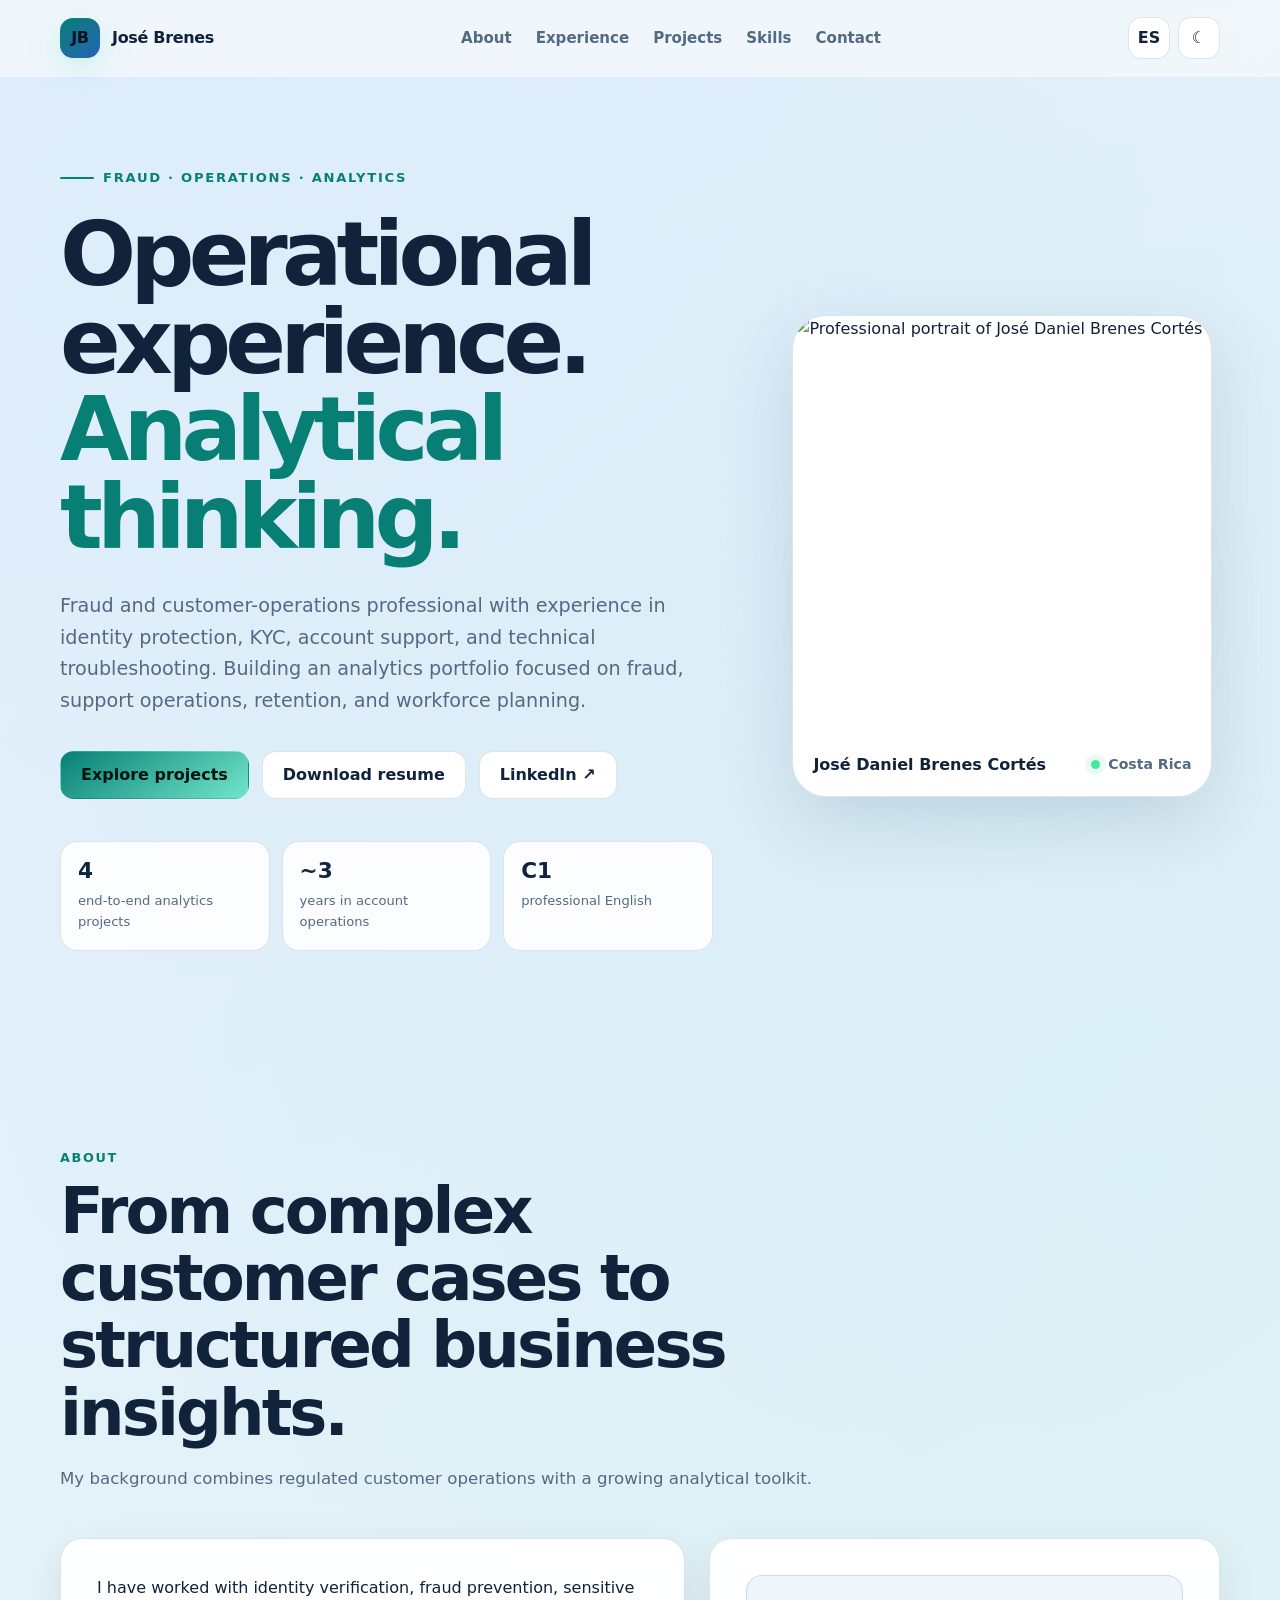
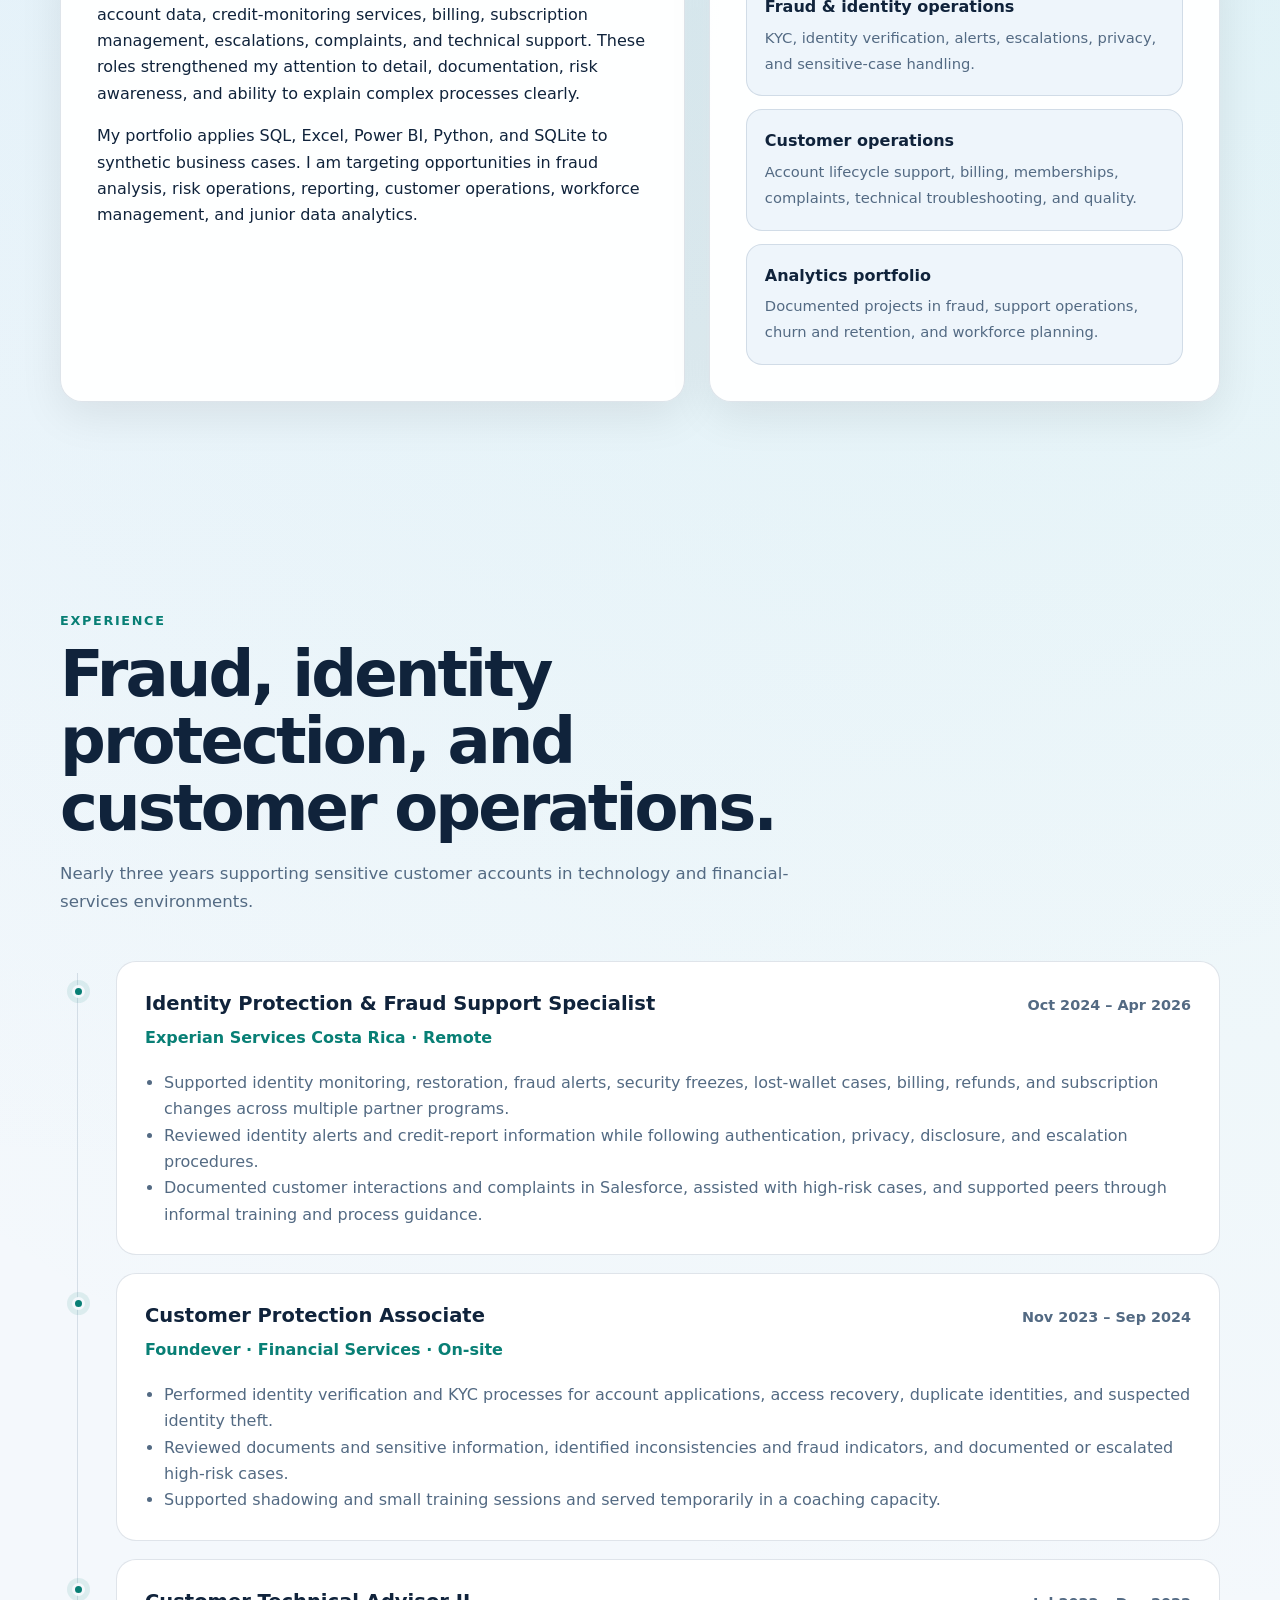
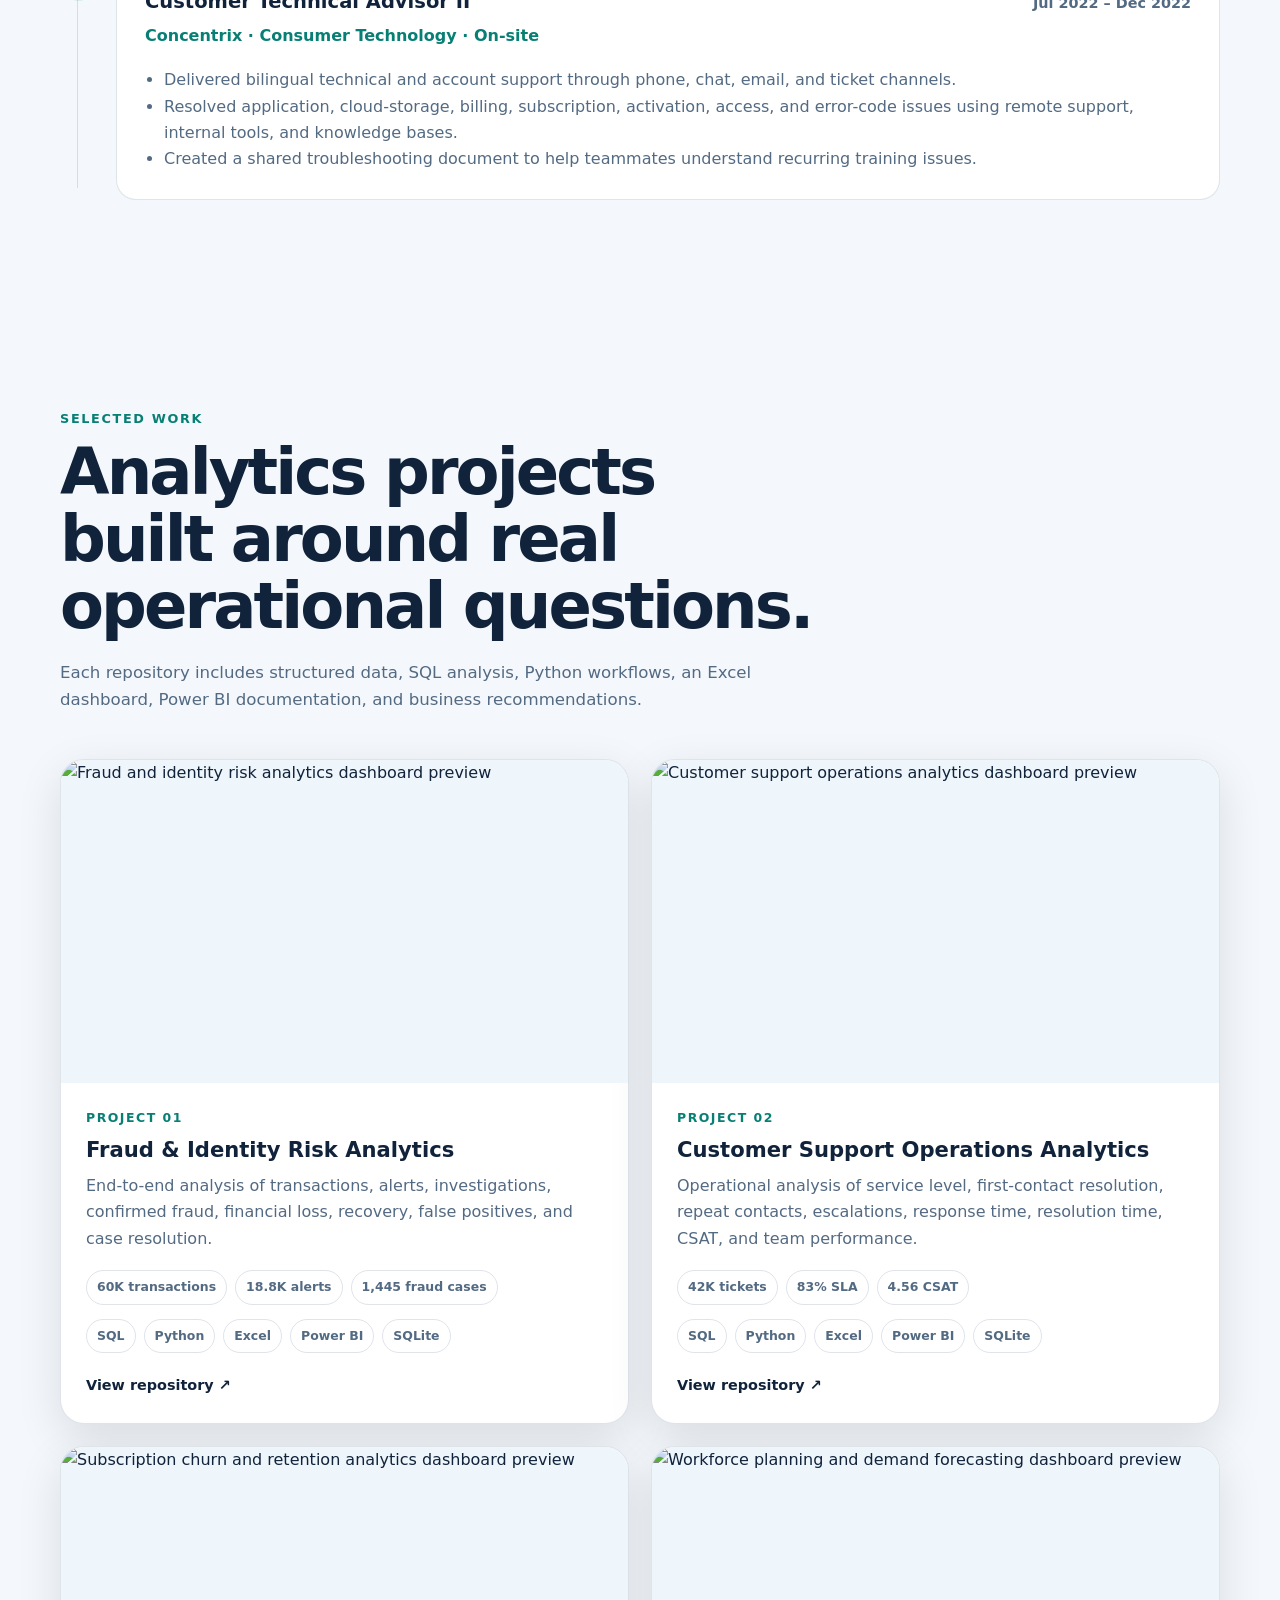
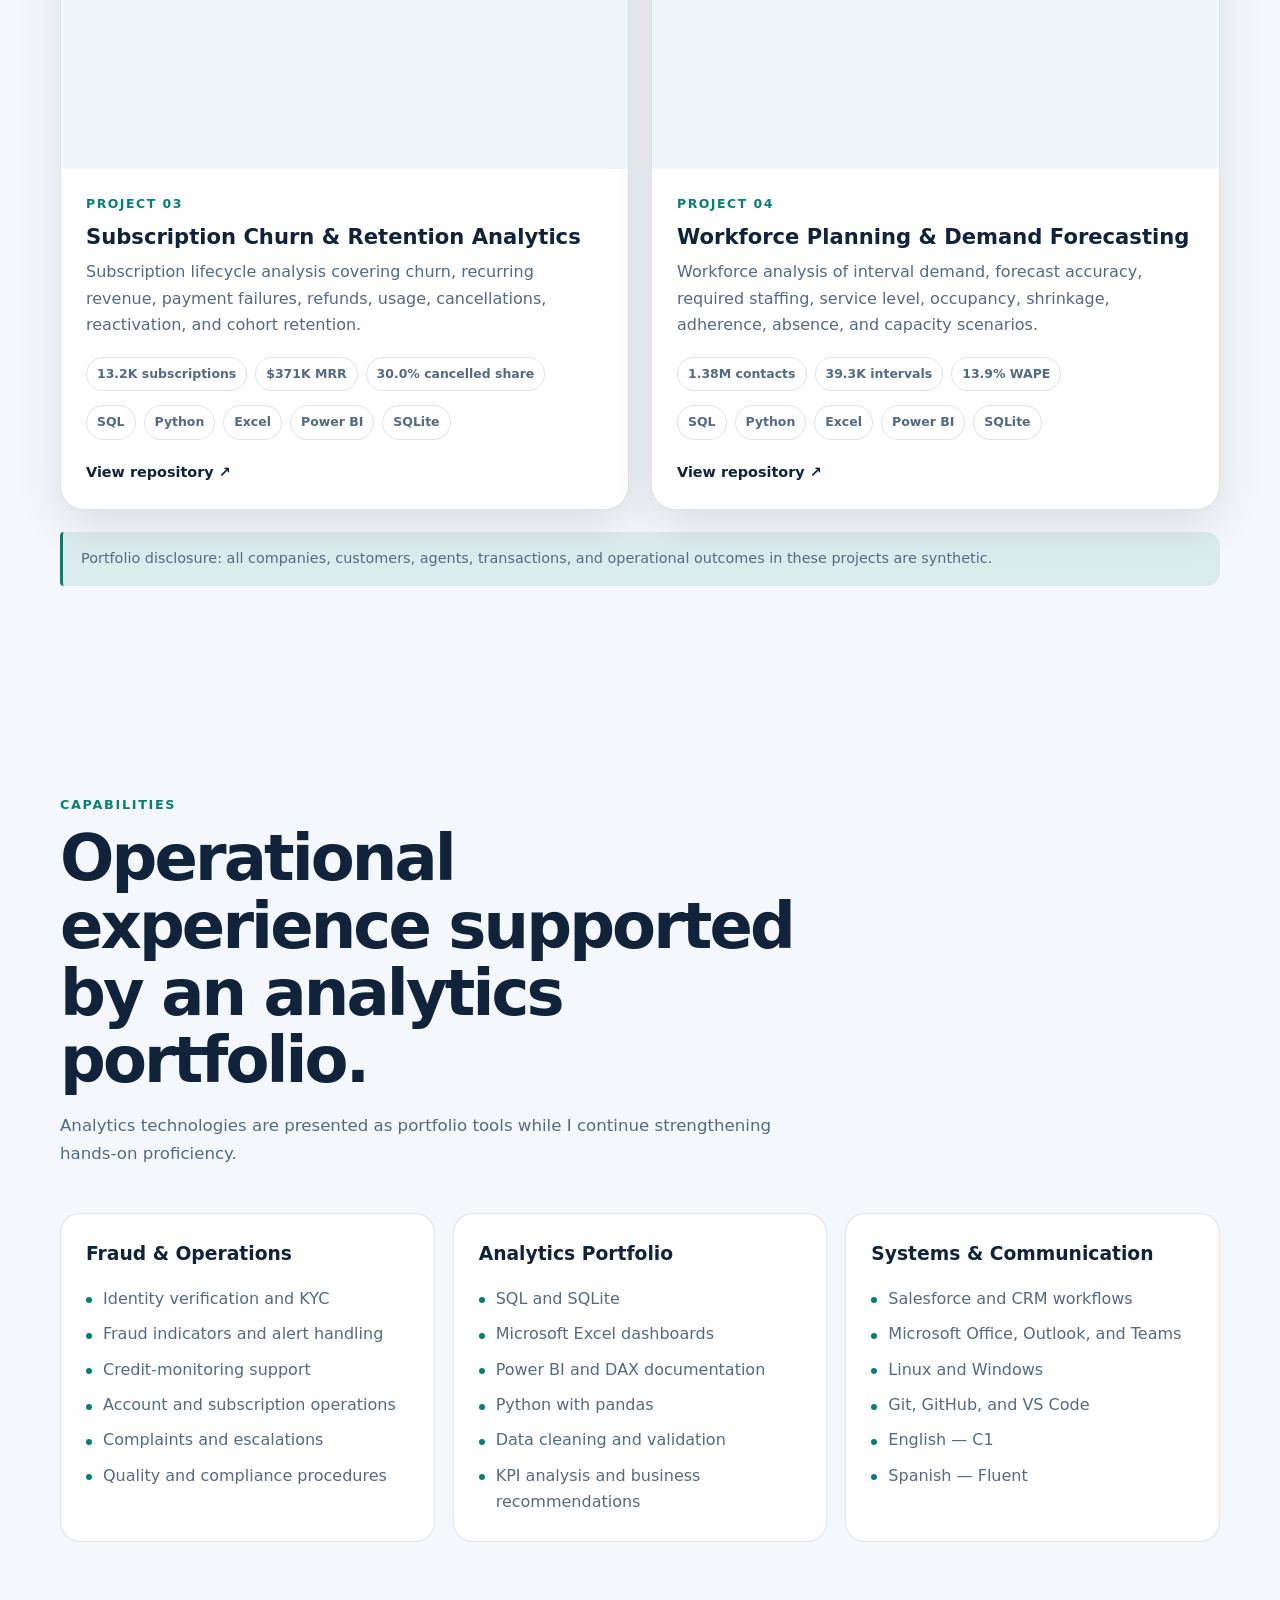
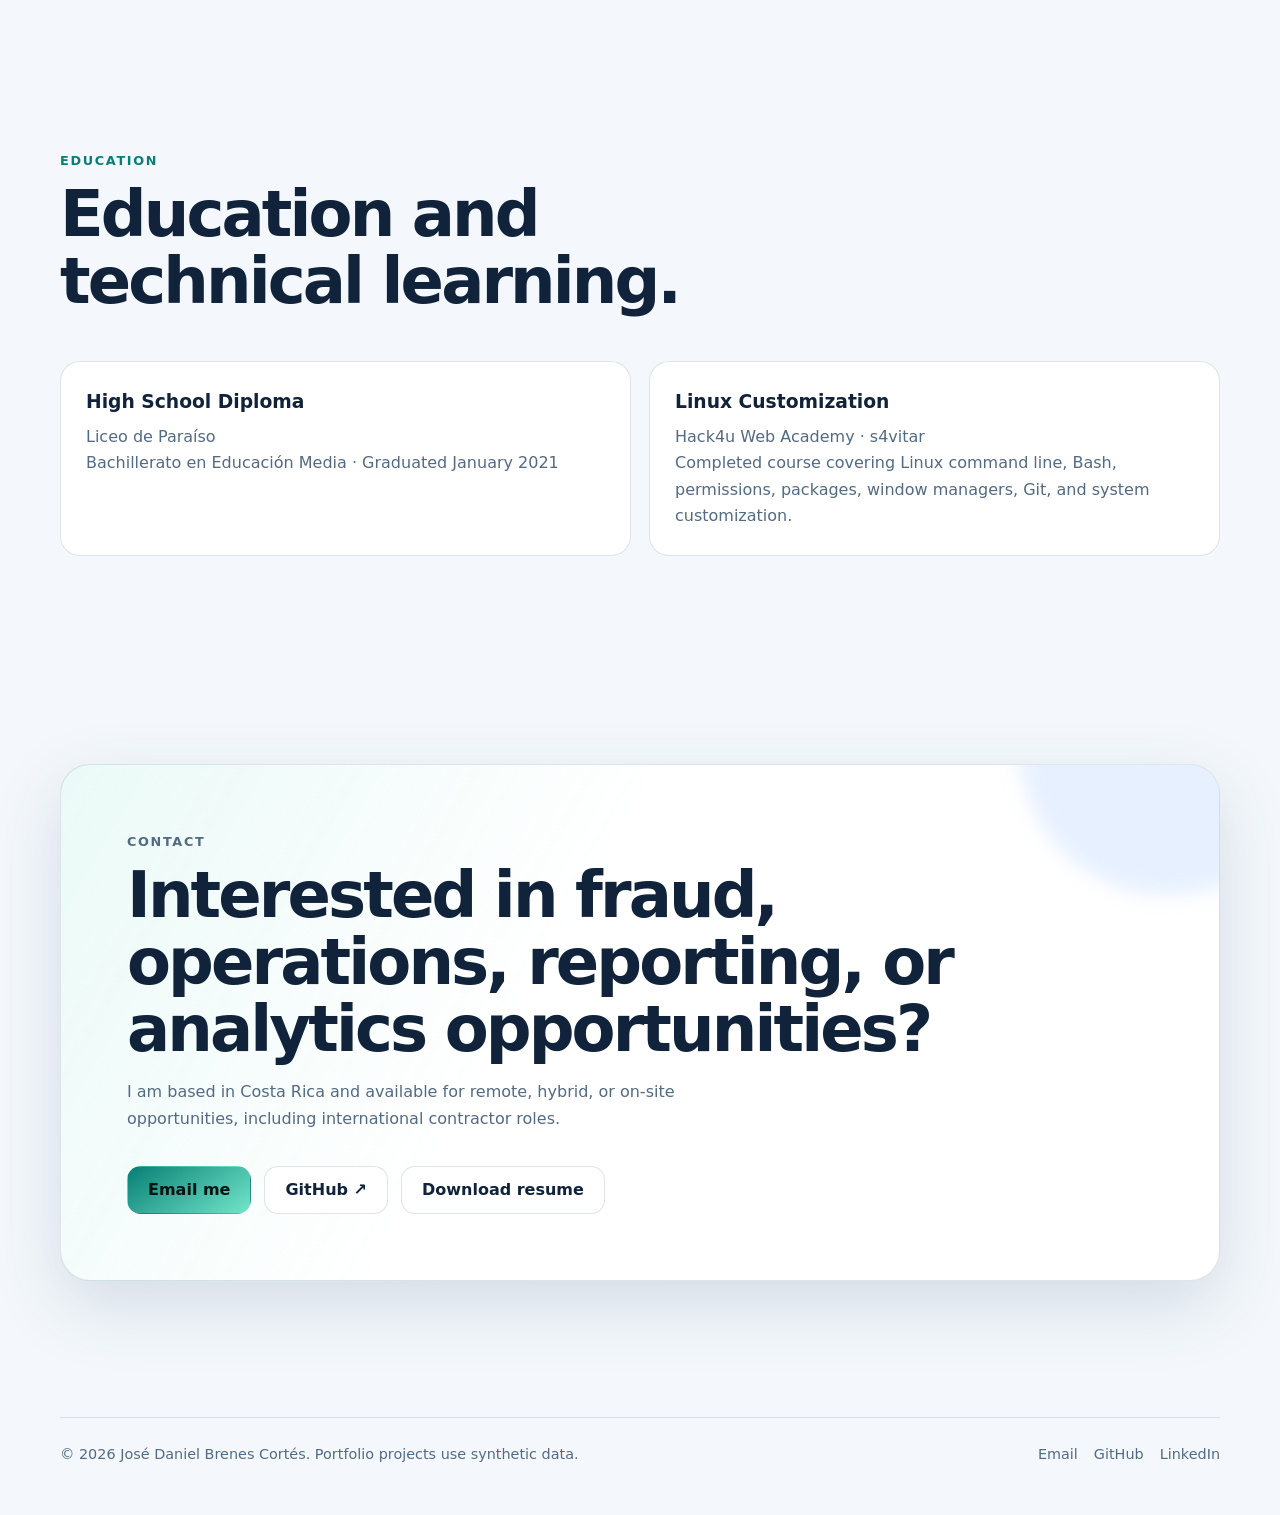
==== index.html @ 7f7276fb "Add files via upload" ====
<!doctype html>
<html lang="en" data-theme="dark">
<head>
  <meta charset="utf-8">
  <meta name="viewport" content="width=device-width, initial-scale=1">
  <title>José Brenes | Fraud, Operations &amp; Data Analytics</title>
  <meta name="description" content="Portfolio of José Daniel Brenes Cortés, a fraud and operations professional with data analytics projects using SQL, Excel, Power BI, Python, and SQLite.">
  <meta name="author" content="José Daniel Brenes Cortés">
  <meta name="theme-color" content="#07111f">
  <link rel="canonical" href="https://josebrenesc.github.io/">
  <link rel="alternate" hreflang="en" href="https://josebrenesc.github.io/">
  <link rel="alternate" hreflang="es" href="https://josebrenesc.github.io/es.html">
  <link rel="icon" href="assets/favicon.svg" type="image/svg+xml">
  <link rel="stylesheet" href="styles.css">
  <meta property="og:type" content="website">
  <meta property="og:title" content="José Brenes | Fraud, Operations &amp; Data Analytics">
  <meta property="og:description" content="Portfolio of José Daniel Brenes Cortés, a fraud and operations professional with data analytics projects using SQL, Excel, Power BI, Python, and SQLite.">
  <meta property="og:url" content="https://josebrenesc.github.io/">
  <meta property="og:image" content="https://josebrenesc.github.io/assets/images/profile.jpg">
</head>
<body>
  <a class="skip-link" href="#main">Skip to content</a>

  <header class="site-header">
    <nav class="nav container" aria-label="Primary navigation">
      <a class="brand" href="#top" aria-label="José Brenes">
        <span class="brand-mark">JB</span>
        <span class="brand-text">José Brenes</span>
      </a>

      <div class="nav-links">
        <a href="#about">About</a>
        <a href="#experience">Experience</a>
        <a href="#projects">Projects</a>
        <a href="#skills">Skills</a>
        <a href="#contact">Contact</a>
      </div>

      <div class="nav-actions">
        <a class="language-button" href="es.html" aria-label="View Spanish version">
          ES
        </a>
        <button class="icon-button" type="button" data-theme-toggle aria-label="Toggle theme">☀</button>
        <button class="menu-button" type="button" data-menu-toggle aria-expanded="false"
          aria-label="Open navigation menu">☰</button>
      </div>
    </nav>
  </header>

  <main id="main">
    <section id="top" class="container hero">
      <div class="hero-content reveal">
        <div class="eyebrow">Fraud · Operations · Analytics</div>
        <h1>Operational experience.<br><span>Analytical thinking.</span></h1>
        <p class="hero-copy">Fraud and customer-operations professional with experience in identity protection, KYC, account support, and technical troubleshooting. Building an analytics portfolio focused on fraud, support operations, retention, and workforce planning.</p>
        <div class="hero-actions">
          <a class="button button-primary" href="#projects">Explore projects</a>
          <a class="button" href="assets/resume/jose-brenes-data-analytics-resume-en.pdf" download>Download resume</a>
          <a class="button" href="https://www.linkedin.com/in/jos%C3%A9-brenes-410922268/"
             target="_blank" rel="noreferrer">LinkedIn ↗</a>
        </div>
        <div class="hero-metrics" aria-label="Professional highlights">
          <div class="metric"><strong>4</strong><span>end-to-end analytics projects</span></div>
          <div class="metric"><strong>~3</strong><span>years in account operations</span></div>
          <div class="metric"><strong>C1</strong><span>professional English</span></div>
        </div>
      </div>

      <div class="profile-shell reveal">
        <div class="profile-glow" aria-hidden="true"></div>
        <div class="profile-card">
          <img src="assets/images/profile.jpg" alt="Professional portrait of José Daniel Brenes Cortés">
          <div class="profile-footer">
            <strong>José Daniel Brenes Cortés</strong>
            <span class="status"><span class="status-dot"></span>Costa Rica</span>
          </div>
        </div>
      </div>
    </section>

    <section id="about" class="section">
      <div class="container">
        <header class="section-header reveal">
          <p class="section-kicker">About</p>
          <h2>From complex customer cases to structured business insights.</h2>
          <p class="section-intro">My background combines regulated customer operations with a growing analytical toolkit.</p>
        </header>

        <div class="about-grid">
          <article class="panel reveal">
            <p>I have worked with identity verification, fraud prevention, sensitive account data, credit-monitoring services, billing, subscription management, escalations, complaints, and technical support. These roles strengthened my attention to detail, documentation, risk awareness, and ability to explain complex processes clearly.</p>
            <p>My portfolio applies SQL, Excel, Power BI, Python, and SQLite to synthetic business cases. I am targeting opportunities in fraud analysis, risk operations, reporting, customer operations, workforce management, and junior data analytics.</p>
          </article>
          <aside class="panel focus-list reveal">
            <div class="focus-item"><strong>Fraud &amp; identity operations</strong><span>KYC, identity verification, alerts, escalations, privacy, and sensitive-case handling.</span></div><div class="focus-item"><strong>Customer operations</strong><span>Account lifecycle support, billing, memberships, complaints, technical troubleshooting, and quality.</span></div><div class="focus-item"><strong>Analytics portfolio</strong><span>Documented projects in fraud, support operations, churn and retention, and workforce planning.</span></div>
          </aside>
        </div>
      </div>
    </section>

    <section id="experience" class="section">
      <div class="container">
        <header class="section-header reveal">
          <p class="section-kicker">Experience</p>
          <h2>Fraud, identity protection, and customer operations.</h2>
          <p class="section-intro">Nearly three years supporting sensitive customer accounts in technology and financial-services environments.</p>
        </header>
        <div class="timeline">
        <article class="role reveal">
          <div class="role-dot" aria-hidden="true"></div>
          <div class="role-card">
            <div class="role-meta">
              <div>
                <h3 class="role-title">Identity Protection &amp; Fraud Support Specialist</h3>
                <div class="role-company">Experian Services Costa Rica · Remote</div>
              </div>
              <div class="role-date">Oct 2024 – Apr 2026</div>
            </div>
            <ul>
              <li>Supported identity monitoring, restoration, fraud alerts, security freezes, lost-wallet cases, billing, refunds, and subscription changes across multiple partner programs.</li><li>Reviewed identity alerts and credit-report information while following authentication, privacy, disclosure, and escalation procedures.</li><li>Documented customer interactions and complaints in Salesforce, assisted with high-risk cases, and supported peers through informal training and process guidance.</li>
            </ul>
          </div>
        </article>
        

        <article class="role reveal">
          <div class="role-dot" aria-hidden="true"></div>
          <div class="role-card">
            <div class="role-meta">
              <div>
                <h3 class="role-title">Customer Protection Associate</h3>
                <div class="role-company">Foundever · Financial Services · On-site</div>
              </div>
              <div class="role-date">Nov 2023 – Sep 2024</div>
            </div>
            <ul>
              <li>Performed identity verification and KYC processes for account applications, access recovery, duplicate identities, and suspected identity theft.</li><li>Reviewed documents and sensitive information, identified inconsistencies and fraud indicators, and documented or escalated high-risk cases.</li><li>Supported shadowing and small training sessions and served temporarily in a coaching capacity.</li>
            </ul>
          </div>
        </article>
        

        <article class="role reveal">
          <div class="role-dot" aria-hidden="true"></div>
          <div class="role-card">
            <div class="role-meta">
              <div>
                <h3 class="role-title">Customer Technical Advisor II</h3>
                <div class="role-company">Concentrix · Consumer Technology · On-site</div>
              </div>
              <div class="role-date">Jul 2022 – Dec 2022</div>
            </div>
            <ul>
              <li>Delivered bilingual technical and account support through phone, chat, email, and ticket channels.</li><li>Resolved application, cloud-storage, billing, subscription, activation, access, and error-code issues using remote support, internal tools, and knowledge bases.</li><li>Created a shared troubleshooting document to help teammates understand recurring training issues.</li>
            </ul>
          </div>
        </article>
        </div>
      </div>
    </section>

    <section id="projects" class="section">
      <div class="container">
        <header class="section-header reveal">
          <p class="section-kicker">Selected work</p>
          <h2>Analytics projects built around real operational questions.</h2>
          <p class="section-intro">Each repository includes structured data, SQL analysis, Python workflows, an Excel dashboard, Power BI documentation, and business recommendations.</p>
        </header>
        <div class="projects-grid">
        <article class="project-card reveal">
          <div class="project-image">
            <img src="assets/images/fraud-dashboard.png" alt="Fraud and identity risk analytics dashboard preview" loading="lazy">
          </div>
          <div class="project-body">
            <div class="project-number">Project 01</div>
            <h3>Fraud &amp; Identity Risk Analytics</h3>
            <p>End-to-end analysis of transactions, alerts, investigations, confirmed fraud, financial loss, recovery, false positives, and case resolution.</p>
            <div class="project-stats">
              <span>60K transactions</span><span>18.8K alerts</span><span>1,445 fraud cases</span>
            </div>
            <div class="tags">
              <span class="tag">SQL</span><span class="tag">Python</span><span class="tag">Excel</span><span class="tag">Power BI</span><span class="tag">SQLite</span>
            </div>
            <div class="project-links">
              <a class="text-link" href="https://github.com/josebrenesc/fraud-identity-risk-analytics" target="_blank" rel="noreferrer">
                View repository ↗
              </a>
            </div>
          </div>
        </article>
        

        <article class="project-card reveal">
          <div class="project-image">
            <img src="assets/images/support-dashboard.png" alt="Customer support operations analytics dashboard preview" loading="lazy">
          </div>
          <div class="project-body">
            <div class="project-number">Project 02</div>
            <h3>Customer Support Operations Analytics</h3>
            <p>Operational analysis of service level, first-contact resolution, repeat contacts, escalations, response time, resolution time, CSAT, and team performance.</p>
            <div class="project-stats">
              <span>42K tickets</span><span>83% SLA</span><span>4.56 CSAT</span>
            </div>
            <div class="tags">
              <span class="tag">SQL</span><span class="tag">Python</span><span class="tag">Excel</span><span class="tag">Power BI</span><span class="tag">SQLite</span>
            </div>
            <div class="project-links">
              <a class="text-link" href="https://github.com/josebrenesc/customer-support-operations-analytics" target="_blank" rel="noreferrer">
                View repository ↗
              </a>
            </div>
          </div>
        </article>
        

        <article class="project-card reveal">
          <div class="project-image">
            <img src="assets/images/churn-dashboard.png" alt="Subscription churn and retention analytics dashboard preview" loading="lazy">
          </div>
          <div class="project-body">
            <div class="project-number">Project 03</div>
            <h3>Subscription Churn &amp; Retention Analytics</h3>
            <p>Subscription lifecycle analysis covering churn, recurring revenue, payment failures, refunds, usage, cancellations, reactivation, and cohort retention.</p>
            <div class="project-stats">
              <span>13.2K subscriptions</span><span>$371K MRR</span><span>30.0% cancelled share</span>
            </div>
            <div class="tags">
              <span class="tag">SQL</span><span class="tag">Python</span><span class="tag">Excel</span><span class="tag">Power BI</span><span class="tag">SQLite</span>
            </div>
            <div class="project-links">
              <a class="text-link" href="https://github.com/josebrenesc/subscription-churn-retention-analytics" target="_blank" rel="noreferrer">
                View repository ↗
              </a>
            </div>
          </div>
        </article>
        

        <article class="project-card reveal">
          <div class="project-image">
            <img src="assets/images/workforce-dashboard.png" alt="Workforce planning and demand forecasting dashboard preview" loading="lazy">
          </div>
          <div class="project-body">
            <div class="project-number">Project 04</div>
            <h3>Workforce Planning &amp; Demand Forecasting</h3>
            <p>Workforce analysis of interval demand, forecast accuracy, required staffing, service level, occupancy, shrinkage, adherence, absence, and capacity scenarios.</p>
            <div class="project-stats">
              <span>1.38M contacts</span><span>39.3K intervals</span><span>13.9% WAPE</span>
            </div>
            <div class="tags">
              <span class="tag">SQL</span><span class="tag">Python</span><span class="tag">Excel</span><span class="tag">Power BI</span><span class="tag">SQLite</span>
            </div>
            <div class="project-links">
              <a class="text-link" href="https://github.com/josebrenesc/workforce-planning-demand-forecasting" target="_blank" rel="noreferrer">
                View repository ↗
              </a>
            </div>
          </div>
        </article>
        </div>
        <div class="disclosure reveal">Portfolio disclosure: all companies, customers, agents, transactions, and operational outcomes in these projects are synthetic.</div>
      </div>
    </section>

    <section id="skills" class="section">
      <div class="container">
        <header class="section-header reveal">
          <p class="section-kicker">Capabilities</p>
          <h2>Operational experience supported by an analytics portfolio.</h2>
          <p class="section-intro">Analytics technologies are presented as portfolio tools while I continue strengthening hands-on proficiency.</p>
        </header>
        <div class="skills-grid">
        <article class="skill-card reveal">
          <h3>Fraud &amp; Operations</h3>
          <ul><li>Identity verification and KYC</li><li>Fraud indicators and alert handling</li><li>Credit-monitoring support</li><li>Account and subscription operations</li><li>Complaints and escalations</li><li>Quality and compliance procedures</li></ul>
        </article>
        

        <article class="skill-card reveal">
          <h3>Analytics Portfolio</h3>
          <ul><li>SQL and SQLite</li><li>Microsoft Excel dashboards</li><li>Power BI and DAX documentation</li><li>Python with pandas</li><li>Data cleaning and validation</li><li>KPI analysis and business recommendations</li></ul>
        </article>
        

        <article class="skill-card reveal">
          <h3>Systems &amp; Communication</h3>
          <ul><li>Salesforce and CRM workflows</li><li>Microsoft Office, Outlook, and Teams</li><li>Linux and Windows</li><li>Git, GitHub, and VS Code</li><li>English — C1</li><li>Spanish — Fluent</li></ul>
        </article>
        </div>
      </div>
    </section>

    <section id="education" class="section">
      <div class="container">
        <header class="section-header reveal">
          <p class="section-kicker">Education</p>
          <h2>Education and technical learning.</h2>
        </header>
        <div class="education-grid">
        <article class="education-card reveal">
          <h3>High School Diploma</h3>
          <p>Liceo de Paraíso</p>
          <p>Bachillerato en Educación Media · Graduated January 2021</p>
        </article>
        

        <article class="education-card reveal">
          <h3>Linux Customization</h3>
          <p>Hack4u Web Academy · s4vitar</p>
          <p>Completed course covering Linux command line, Bash, permissions, packages, window managers, Git, and system customization.</p>
        </article>
        </div>
      </div>
    </section>

    <section id="contact" class="section">
      <div class="container">
        <div class="contact-card reveal">
          <p class="section-kicker">Contact</p>
          <h2>Interested in fraud, operations, reporting, or analytics opportunities?</h2>
          <p>I am based in Costa Rica and available for remote, hybrid, or on-site opportunities, including international contractor roles.</p>
          <div class="hero-actions">
            <a class="button button-primary" href="mailto:sam1.cortes@outlook.com">
              Email me
            </a>
            <a class="button" href="https://github.com/josebrenesc" target="_blank" rel="noreferrer">
              GitHub ↗
            </a>
            <a class="button" href="assets/resume/jose-brenes-data-analytics-resume-en.pdf" download>
              Download resume
            </a>
          </div>
        </div>
      </div>
    </section>
  </main>

  <footer class="site-footer">
    <div class="container footer-inner">
      <span>© <span data-year></span> José Daniel Brenes Cortés. Portfolio projects use synthetic data.</span>
      <div class="footer-links">
        <a href="mailto:sam1.cortes@outlook.com">Email</a>
        <a href="https://github.com/josebrenesc" target="_blank" rel="noreferrer">GitHub</a>
        <a href="https://www.linkedin.com/in/jos%C3%A9-brenes-410922268/"
           target="_blank" rel="noreferrer">LinkedIn</a>
      </div>
    </div>
  </footer>

  <script src="script.js"></script>
</body>
</html>
---- styles.css ----
:root {
  --bg: #07111f;
  --surface: #0d1a2b;
  --surface-2: #122239;
  --surface-3: #172a43;
  --text: #edf5ff;
  --muted: #9db0c8;
  --accent: #55d6be;
  --accent-2: #63a4ff;
  --accent-soft: rgba(85, 214, 190, 0.12);
  --border: rgba(173, 196, 222, 0.16);
  --shadow: 0 24px 70px rgba(0, 0, 0, 0.28);
  --max-width: 1160px;
  --radius: 22px;
}

[data-theme="light"] {
  --bg: #f4f8fc;
  --surface: #ffffff;
  --surface-2: #eef5fb;
  --surface-3: #e5eff8;
  --text: #10233b;
  --muted: #536a83;
  --accent: #087f75;
  --accent-2: #2563b5;
  --accent-soft: rgba(8, 127, 117, 0.10);
  --border: rgba(34, 68, 105, 0.14);
  --shadow: 0 24px 70px rgba(45, 74, 107, 0.16);
}

* {
  box-sizing: border-box;
}

html {
  scroll-behavior: smooth;
  scroll-padding-top: 92px;
}

body {
  margin: 0;
  background:
    radial-gradient(circle at 15% 0%, rgba(99, 164, 255, 0.13), transparent 35%),
    radial-gradient(circle at 90% 15%, rgba(85, 214, 190, 0.11), transparent 30%),
    var(--bg);
  color: var(--text);
  font-family: Inter, ui-sans-serif, system-ui, -apple-system, BlinkMacSystemFont,
    "Segoe UI", sans-serif;
  line-height: 1.65;
  transition: background-color 180ms ease, color 180ms ease;
}

img {
  max-width: 100%;
  display: block;
}

a {
  color: inherit;
}

button,
a {
  -webkit-tap-highlight-color: transparent;
}

.skip-link {
  position: fixed;
  top: -70px;
  left: 18px;
  z-index: 1000;
  padding: 10px 16px;
  border-radius: 10px;
  background: var(--accent);
  color: #041411;
  font-weight: 800;
  text-decoration: none;
}

.skip-link:focus {
  top: 14px;
}

.container {
  width: min(calc(100% - 40px), var(--max-width));
  margin-inline: auto;
}

.site-header {
  position: sticky;
  top: 0;
  z-index: 100;
  border-bottom: 1px solid transparent;
  background: color-mix(in srgb, var(--bg) 84%, transparent);
  backdrop-filter: blur(16px);
}

.site-header.scrolled {
  border-bottom-color: var(--border);
}

.nav {
  min-height: 76px;
  display: flex;
  align-items: center;
  justify-content: space-between;
  gap: 24px;
}

.brand {
  display: inline-flex;
  align-items: center;
  gap: 12px;
  text-decoration: none;
  font-weight: 850;
  letter-spacing: -0.02em;
}

.brand-mark {
  width: 40px;
  height: 40px;
  display: grid;
  place-items: center;
  border-radius: 13px;
  background: linear-gradient(145deg, var(--accent), var(--accent-2));
  color: #05131f;
  box-shadow: 0 9px 30px rgba(85, 214, 190, 0.25);
}

.nav-links {
  display: flex;
  align-items: center;
  gap: 24px;
}

.nav-links a {
  color: var(--muted);
  font-size: 0.94rem;
  font-weight: 720;
  text-decoration: none;
}

.nav-links a:hover,
.nav-links a:focus-visible {
  color: var(--text);
}

.nav-actions {
  display: flex;
  align-items: center;
  gap: 8px;
}

.icon-button,
.language-button,
.menu-button {
  min-width: 42px;
  height: 42px;
  display: inline-grid;
  place-items: center;
  border: 1px solid var(--border);
  border-radius: 13px;
  background: var(--surface);
  color: var(--text);
  cursor: pointer;
  text-decoration: none;
  font: inherit;
  font-weight: 800;
}

.menu-button {
  display: none;
}

.hero {
  min-height: calc(100vh - 76px);
  display: grid;
  grid-template-columns: minmax(0, 1.2fr) minmax(300px, 0.8fr);
  align-items: center;
  gap: 72px;
  padding-block: 84px 92px;
}

.eyebrow {
  display: inline-flex;
  align-items: center;
  gap: 9px;
  margin-bottom: 22px;
  color: var(--accent);
  font-size: 0.82rem;
  font-weight: 850;
  letter-spacing: 0.13em;
  text-transform: uppercase;
}

.eyebrow::before {
  content: "";
  width: 34px;
  height: 2px;
  border-radius: 999px;
  background: currentColor;
}

.hero h1 {
  max-width: 800px;
  margin: 0;
  font-size: clamp(3.15rem, 7vw, 6.7rem);
  line-height: 0.98;
  letter-spacing: -0.065em;
}

.hero h1 span {
  color: var(--accent);
}

.hero-copy {
  max-width: 720px;
  margin: 28px 0 0;
  color: var(--muted);
  font-size: clamp(1.03rem, 2vw, 1.2rem);
}

.hero-actions {
  display: flex;
  flex-wrap: wrap;
  gap: 13px;
  margin-top: 34px;
}

.button {
  min-height: 48px;
  display: inline-flex;
  align-items: center;
  justify-content: center;
  gap: 9px;
  padding: 0 20px;
  border: 1px solid var(--border);
  border-radius: 14px;
  background: var(--surface);
  color: var(--text);
  font-weight: 820;
  text-decoration: none;
  transition: transform 160ms ease, border-color 160ms ease, background 160ms ease;
}

.button:hover,
.button:focus-visible {
  transform: translateY(-2px);
  border-color: color-mix(in srgb, var(--accent) 55%, var(--border));
}

.button-primary {
  border-color: transparent;
  background: linear-gradient(145deg, var(--accent), #72e6c9);
  color: #041511;
}

.hero-metrics {
  display: grid;
  grid-template-columns: repeat(3, minmax(0, 1fr));
  gap: 12px;
  margin-top: 42px;
}

.metric {
  padding: 17px;
  border: 1px solid var(--border);
  border-radius: 17px;
  background: color-mix(in srgb, var(--surface) 88%, transparent);
}

.metric strong {
  display: block;
  font-size: 1.35rem;
  line-height: 1.15;
}

.metric span {
  display: block;
  margin-top: 6px;
  color: var(--muted);
  font-size: 0.82rem;
}

.profile-shell {
  position: relative;
  width: min(100%, 420px);
  margin-inline: auto;
}

.profile-glow {
  position: absolute;
  inset: 10% -10% -8%;
  border-radius: 50%;
  background: radial-gradient(circle, rgba(85, 214, 190, 0.23), transparent 64%);
  filter: blur(30px);
}

.profile-card {
  position: relative;
  overflow: hidden;
  border: 1px solid var(--border);
  border-radius: 34px;
  background: var(--surface);
  box-shadow: var(--shadow);
}

.profile-card img {
  width: 100%;
  aspect-ratio: 1 / 1;
  object-fit: cover;
}

.profile-footer {
  display: flex;
  align-items: center;
  justify-content: space-between;
  gap: 14px;
  padding: 18px 20px;
}

.status {
  display: inline-flex;
  align-items: center;
  gap: 8px;
  color: var(--muted);
  font-size: 0.88rem;
  font-weight: 700;
}

.status-dot {
  width: 9px;
  height: 9px;
  border-radius: 50%;
  background: #4be49c;
  box-shadow: 0 0 0 6px rgba(75, 228, 156, 0.12);
}

.section {
  padding-block: 104px;
}

.section-header {
  max-width: 760px;
  margin-bottom: 46px;
}

.section-kicker {
  margin: 0 0 10px;
  color: var(--accent);
  font-size: 0.8rem;
  font-weight: 850;
  letter-spacing: 0.13em;
  text-transform: uppercase;
}

.section h2 {
  margin: 0;
  font-size: clamp(2.15rem, 5vw, 4rem);
  line-height: 1.05;
  letter-spacing: -0.045em;
}

.section-intro {
  margin: 18px 0 0;
  color: var(--muted);
  font-size: 1.04rem;
}

.about-grid {
  display: grid;
  grid-template-columns: 1.1fr 0.9fr;
  gap: 24px;
}

.panel {
  padding: clamp(24px, 4vw, 36px);
  border: 1px solid var(--border);
  border-radius: var(--radius);
  background: color-mix(in srgb, var(--surface) 94%, transparent);
  box-shadow: 0 14px 44px rgba(0, 0, 0, 0.08);
}

.panel p:first-child {
  margin-top: 0;
}

.panel p:last-child {
  margin-bottom: 0;
}

.focus-list {
  display: grid;
  gap: 13px;
}

.focus-item {
  padding: 18px;
  border: 1px solid var(--border);
  border-radius: 16px;
  background: var(--surface-2);
}

.focus-item strong {
  display: block;
  margin-bottom: 4px;
}

.focus-item span {
  color: var(--muted);
  font-size: 0.92rem;
}

.timeline {
  position: relative;
  display: grid;
  gap: 18px;
}

.timeline::before {
  content: "";
  position: absolute;
  top: 12px;
  bottom: 12px;
  left: 17px;
  width: 1px;
  background: var(--border);
}

.role {
  position: relative;
  display: grid;
  grid-template-columns: 36px 1fr;
  gap: 20px;
}

.role-dot {
  position: relative;
  z-index: 2;
  width: 13px;
  height: 13px;
  margin: 24px auto 0;
  border: 3px solid var(--bg);
  border-radius: 50%;
  background: var(--accent);
  box-shadow: 0 0 0 5px var(--accent-soft);
}

.role-card {
  padding: 26px 28px;
  border: 1px solid var(--border);
  border-radius: 20px;
  background: var(--surface);
}

.role-meta {
  display: flex;
  flex-wrap: wrap;
  align-items: baseline;
  justify-content: space-between;
  gap: 12px;
}

.role-title {
  margin: 0;
  font-size: 1.22rem;
}

.role-company {
  margin-top: 5px;
  color: var(--accent);
  font-weight: 750;
}

.role-date {
  color: var(--muted);
  font-size: 0.9rem;
  font-weight: 750;
}

.role-card ul {
  margin: 18px 0 0;
  padding-left: 19px;
  color: var(--muted);
}

.projects-grid {
  display: grid;
  grid-template-columns: repeat(2, minmax(0, 1fr));
  gap: 22px;
}

.project-card {
  overflow: hidden;
  border: 1px solid var(--border);
  border-radius: 24px;
  background: var(--surface);
  box-shadow: 0 14px 46px rgba(0, 0, 0, 0.11);
  transition: transform 180ms ease, border-color 180ms ease;
}

.project-card:hover {
  transform: translateY(-5px);
  border-color: color-mix(in srgb, var(--accent) 55%, var(--border));
}

.project-image {
  position: relative;
  overflow: hidden;
  aspect-ratio: 16 / 9.1;
  background: var(--surface-2);
}

.project-image img {
  width: 100%;
  height: 100%;
  object-fit: cover;
  object-position: top left;
  transition: transform 300ms ease;
}

.project-card:hover .project-image img {
  transform: scale(1.025);
}

.project-body {
  padding: 25px;
}

.project-number {
  color: var(--accent);
  font-size: 0.78rem;
  font-weight: 850;
  letter-spacing: 0.12em;
  text-transform: uppercase;
}

.project-body h3 {
  margin: 9px 0 10px;
  font-size: 1.32rem;
  line-height: 1.2;
}

.project-body p {
  margin: 0;
  color: var(--muted);
}

.project-stats,
.tags {
  display: flex;
  flex-wrap: wrap;
  gap: 8px;
}

.project-stats {
  margin-top: 18px;
}

.project-stats span,
.tag {
  padding: 6px 10px;
  border: 1px solid var(--border);
  border-radius: 999px;
  color: var(--muted);
  font-size: 0.78rem;
  font-weight: 720;
}

.tags {
  margin-top: 14px;
}

.project-links {
  display: flex;
  gap: 14px;
  margin-top: 21px;
}

.text-link {
  color: var(--text);
  font-size: 0.9rem;
  font-weight: 820;
  text-decoration: none;
}

.text-link:hover {
  color: var(--accent);
}

.disclosure {
  margin-top: 22px;
  padding: 15px 18px;
  border-left: 3px solid var(--accent);
  border-radius: 4px 14px 14px 4px;
  background: var(--accent-soft);
  color: var(--muted);
  font-size: 0.9rem;
}

.skills-grid {
  display: grid;
  grid-template-columns: repeat(3, minmax(0, 1fr));
  gap: 18px;
}

.skill-card {
  padding: 25px;
  border: 1px solid var(--border);
  border-radius: 20px;
  background: var(--surface);
}

.skill-card h3 {
  margin: 0 0 16px;
}

.skill-card ul {
  display: grid;
  gap: 9px;
  margin: 0;
  padding: 0;
  list-style: none;
  color: var(--muted);
}

.skill-card li {
  position: relative;
  padding-left: 17px;
}

.skill-card li::before {
  content: "";
  position: absolute;
  top: 0.72em;
  left: 0;
  width: 6px;
  height: 6px;
  border-radius: 50%;
  background: var(--accent);
}

.education-grid {
  display: grid;
  grid-template-columns: repeat(2, minmax(0, 1fr));
  gap: 18px;
}

.education-card {
  padding: 25px;
  border: 1px solid var(--border);
  border-radius: 20px;
  background: var(--surface);
}

.education-card h3 {
  margin: 0 0 6px;
}

.education-card p {
  margin: 0;
  color: var(--muted);
}

.contact-card {
  position: relative;
  overflow: hidden;
  padding: clamp(34px, 6vw, 66px);
  border: 1px solid var(--border);
  border-radius: 30px;
  background:
    linear-gradient(120deg, rgba(85, 214, 190, 0.12), transparent 42%),
    var(--surface);
  box-shadow: var(--shadow);
}

.contact-card::after {
  content: "";
  position: absolute;
  width: 300px;
  height: 300px;
  top: -170px;
  right: -100px;
  border-radius: 50%;
  background: rgba(99, 164, 255, 0.16);
  filter: blur(10px);
}

.contact-card h2,
.contact-card p,
.contact-card .hero-actions {
  position: relative;
  z-index: 2;
}

.contact-card p {
  max-width: 650px;
  color: var(--muted);
}

.site-footer {
  padding: 32px 0 48px;
  color: var(--muted);
  font-size: 0.9rem;
}

.footer-inner {
  display: flex;
  flex-wrap: wrap;
  align-items: center;
  justify-content: space-between;
  gap: 14px;
  padding-top: 25px;
  border-top: 1px solid var(--border);
}

.footer-links {
  display: flex;
  gap: 16px;
}

.footer-links a {
  text-decoration: none;
}

.reveal {
  opacity: 0;
  transform: translateY(18px);
  transition: opacity 500ms ease, transform 500ms ease;
}

.reveal.visible {
  opacity: 1;
  transform: none;
}

@media (max-width: 920px) {
  .nav-links {
    position: fixed;
    inset: 76px 20px auto;
    display: none;
    flex-direction: column;
    align-items: stretch;
    gap: 0;
    padding: 12px;
    border: 1px solid var(--border);
    border-radius: 18px;
    background: var(--surface);
    box-shadow: var(--shadow);
  }

  .nav-links.open {
    display: flex;
  }

  .nav-links a {
    padding: 13px 14px;
    border-radius: 10px;
  }

  .nav-links a:hover {
    background: var(--surface-2);
  }

  .menu-button {
    display: inline-grid;
  }

  .hero {
    min-height: auto;
    grid-template-columns: 1fr;
    gap: 52px;
    padding-top: 72px;
  }

  .profile-shell {
    width: min(100%, 370px);
  }

  .about-grid,
  .projects-grid,
  .skills-grid {
    grid-template-columns: 1fr;
  }

  .education-grid {
    grid-template-columns: 1fr;
  }
}

@media (max-width: 600px) {
  .container {
    width: min(calc(100% - 28px), var(--max-width));
  }

  .brand-text {
    display: none;
  }

  .nav-actions {
    gap: 6px;
  }

  .hero {
    padding-block: 55px 72px;
  }

  .hero h1 {
    font-size: clamp(3rem, 15vw, 4.6rem);
  }

  .hero-metrics {
    grid-template-columns: 1fr;
  }

  .section {
    padding-block: 76px;
  }

  .role {
    gap: 12px;
  }

  .role-card {
    padding: 21px;
  }

  .project-body {
    padding: 21px;
  }

  .hero-actions .button {
    width: 100%;
  }

  .footer-inner {
    align-items: flex-start;
    flex-direction: column;
  }
}

@media (prefers-reduced-motion: reduce) {
  html {
    scroll-behavior: auto;
  }

  *,
  *::before,
  *::after {
    animation-duration: 0.01ms !important;
    animation-iteration-count: 1 !important;
    transition-duration: 0.01ms !important;
  }

  .reveal {
    opacity: 1;
    transform: none;
  }
}
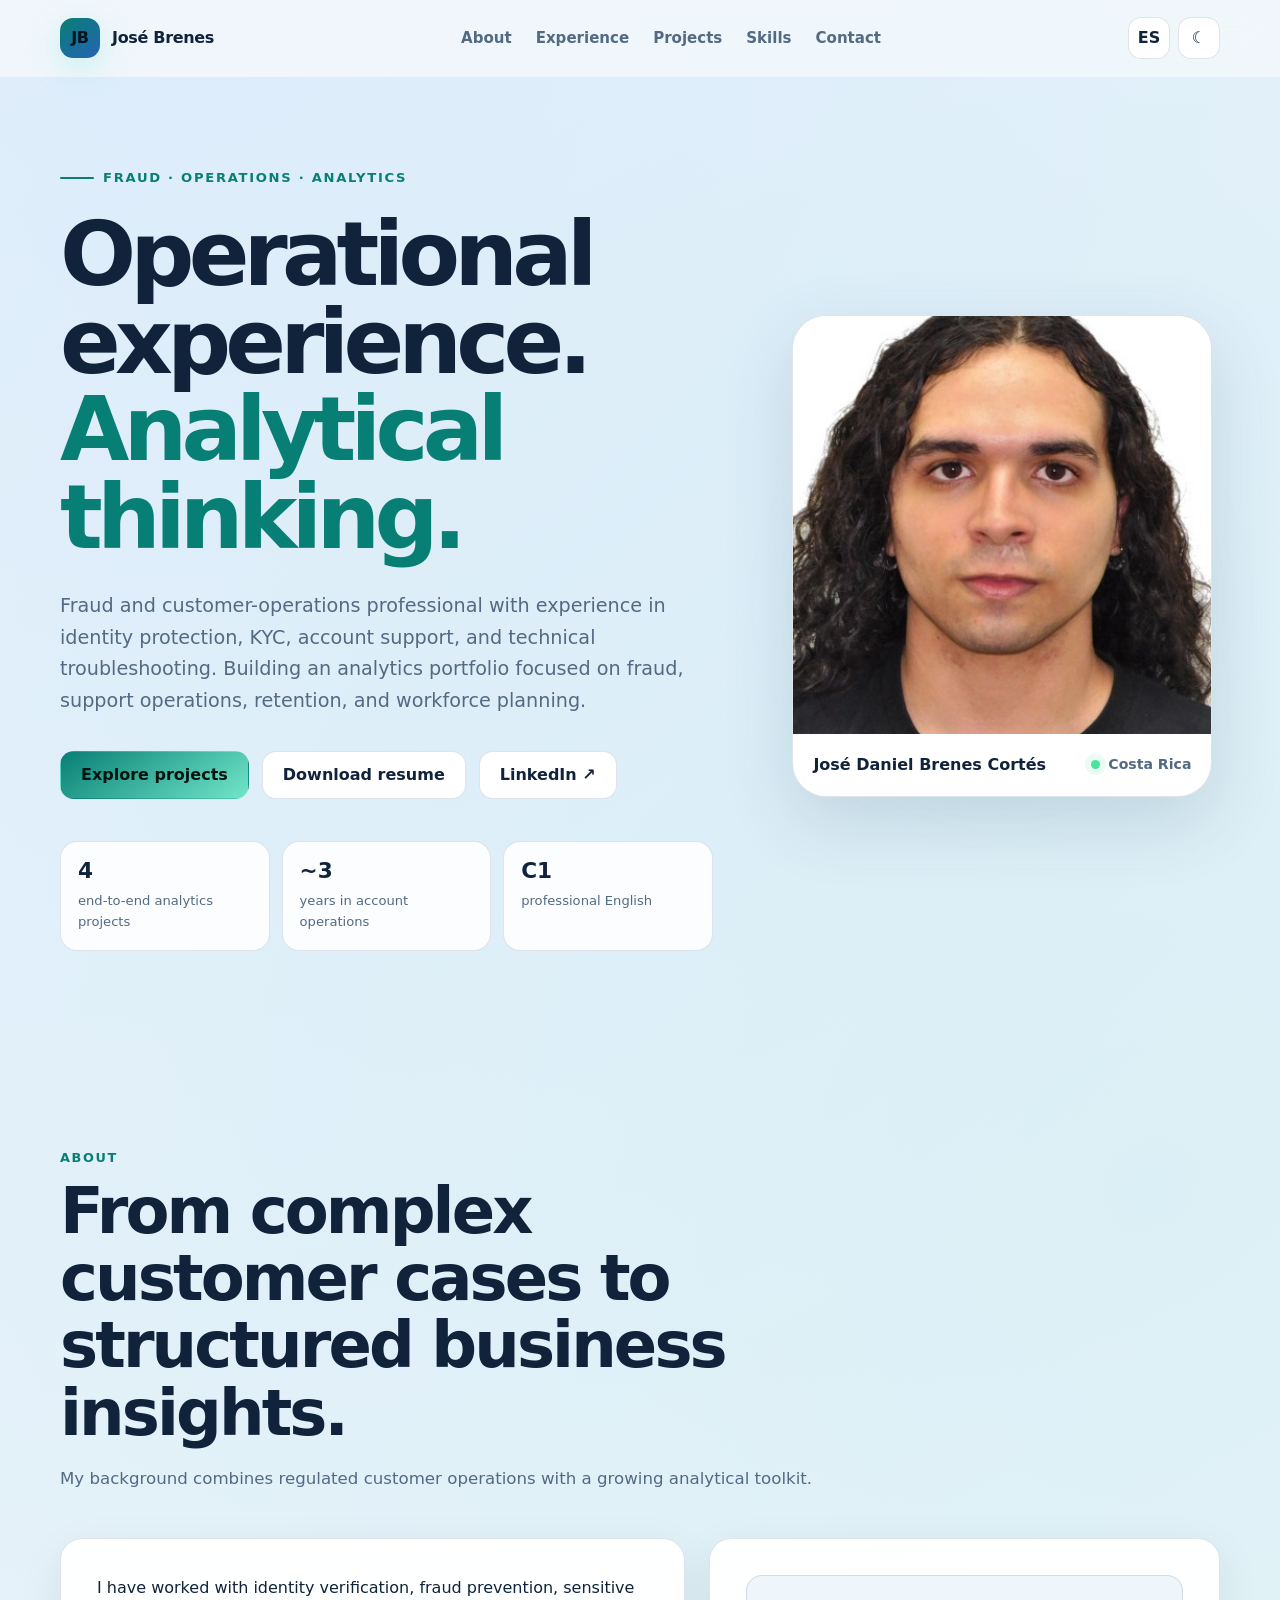
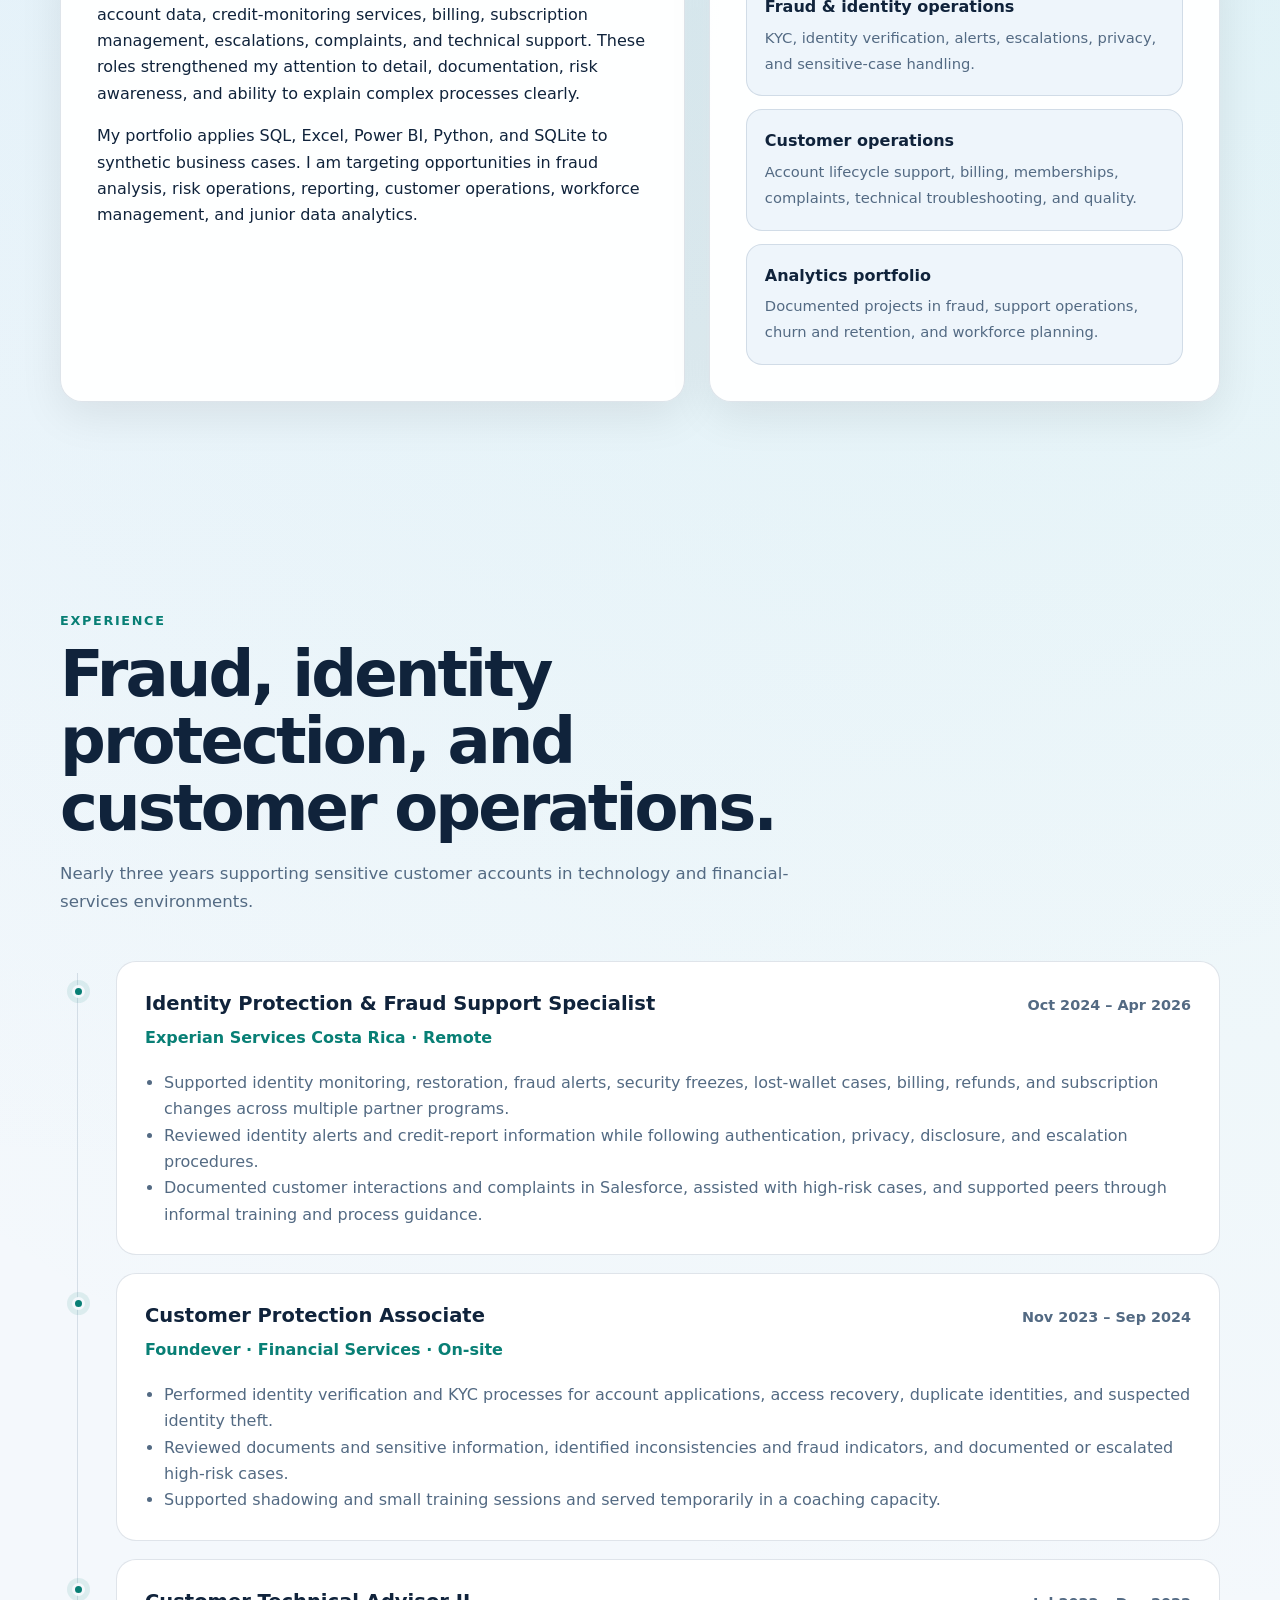
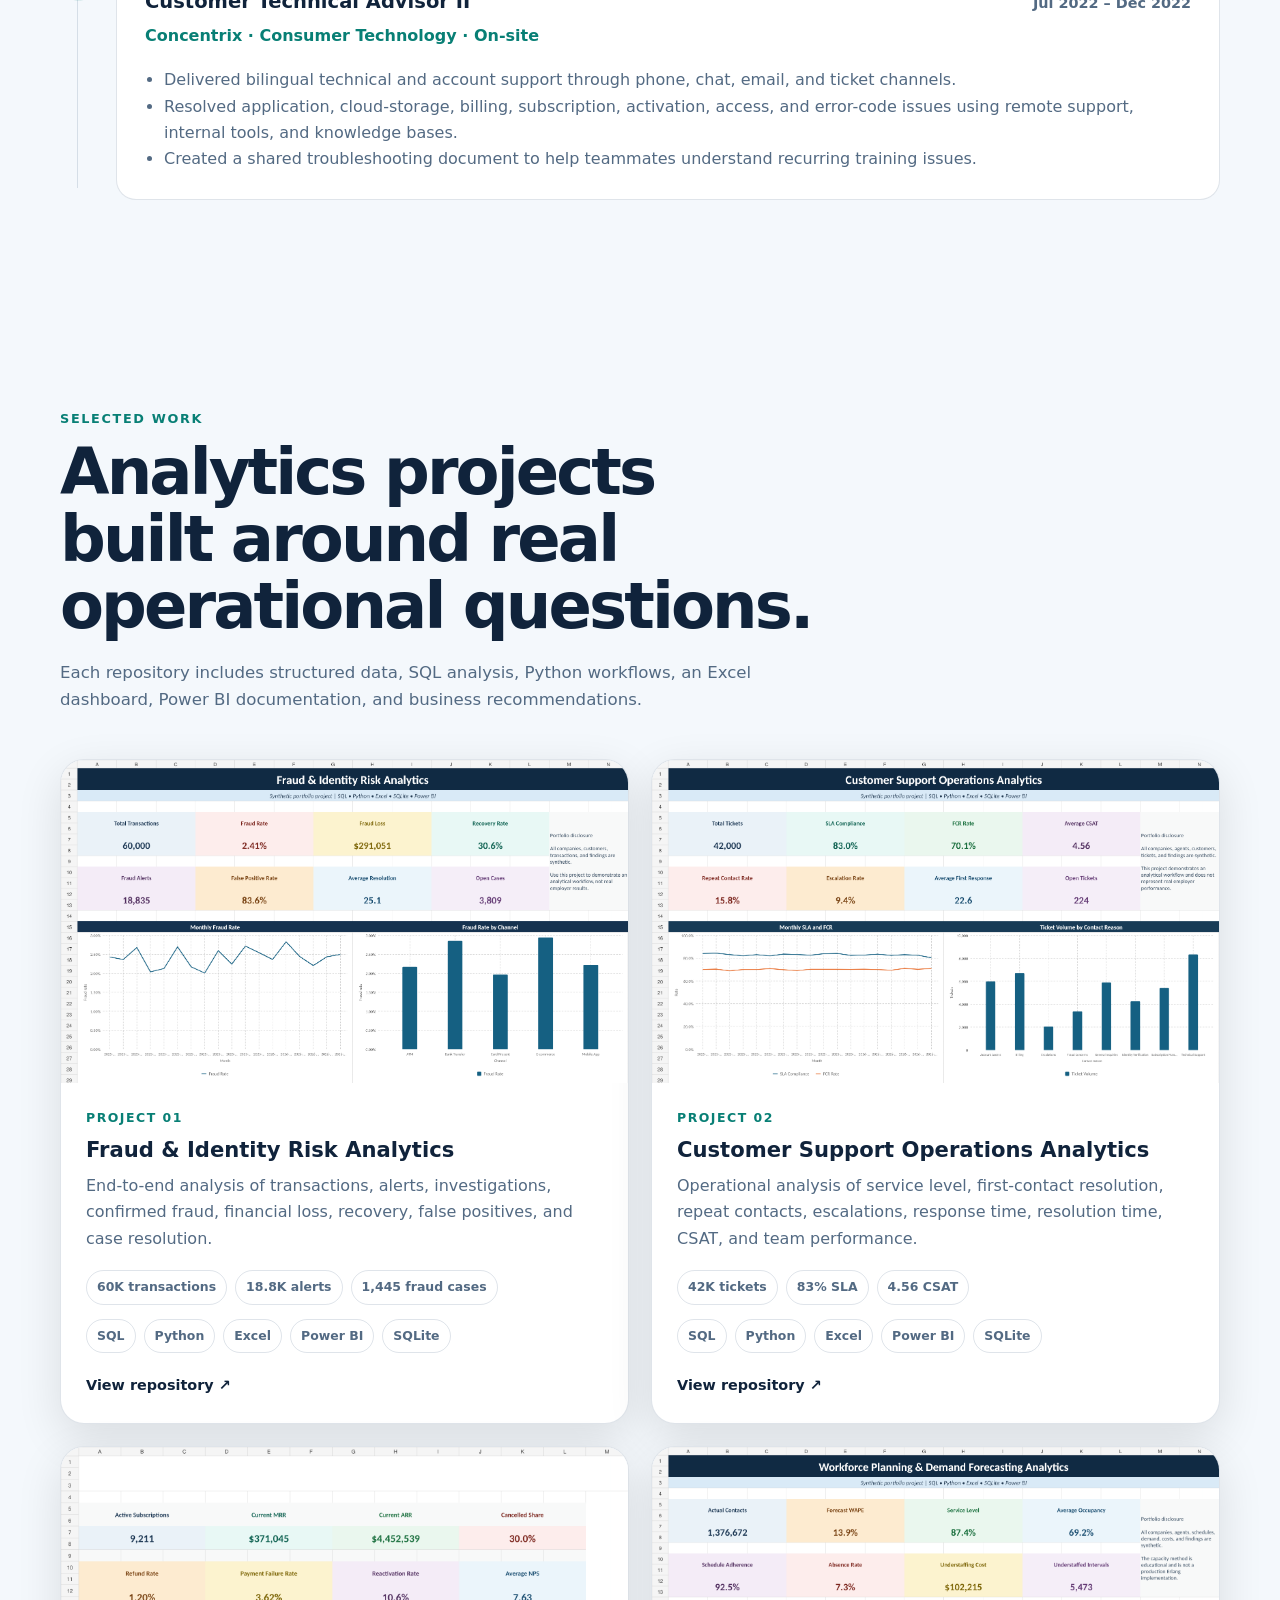
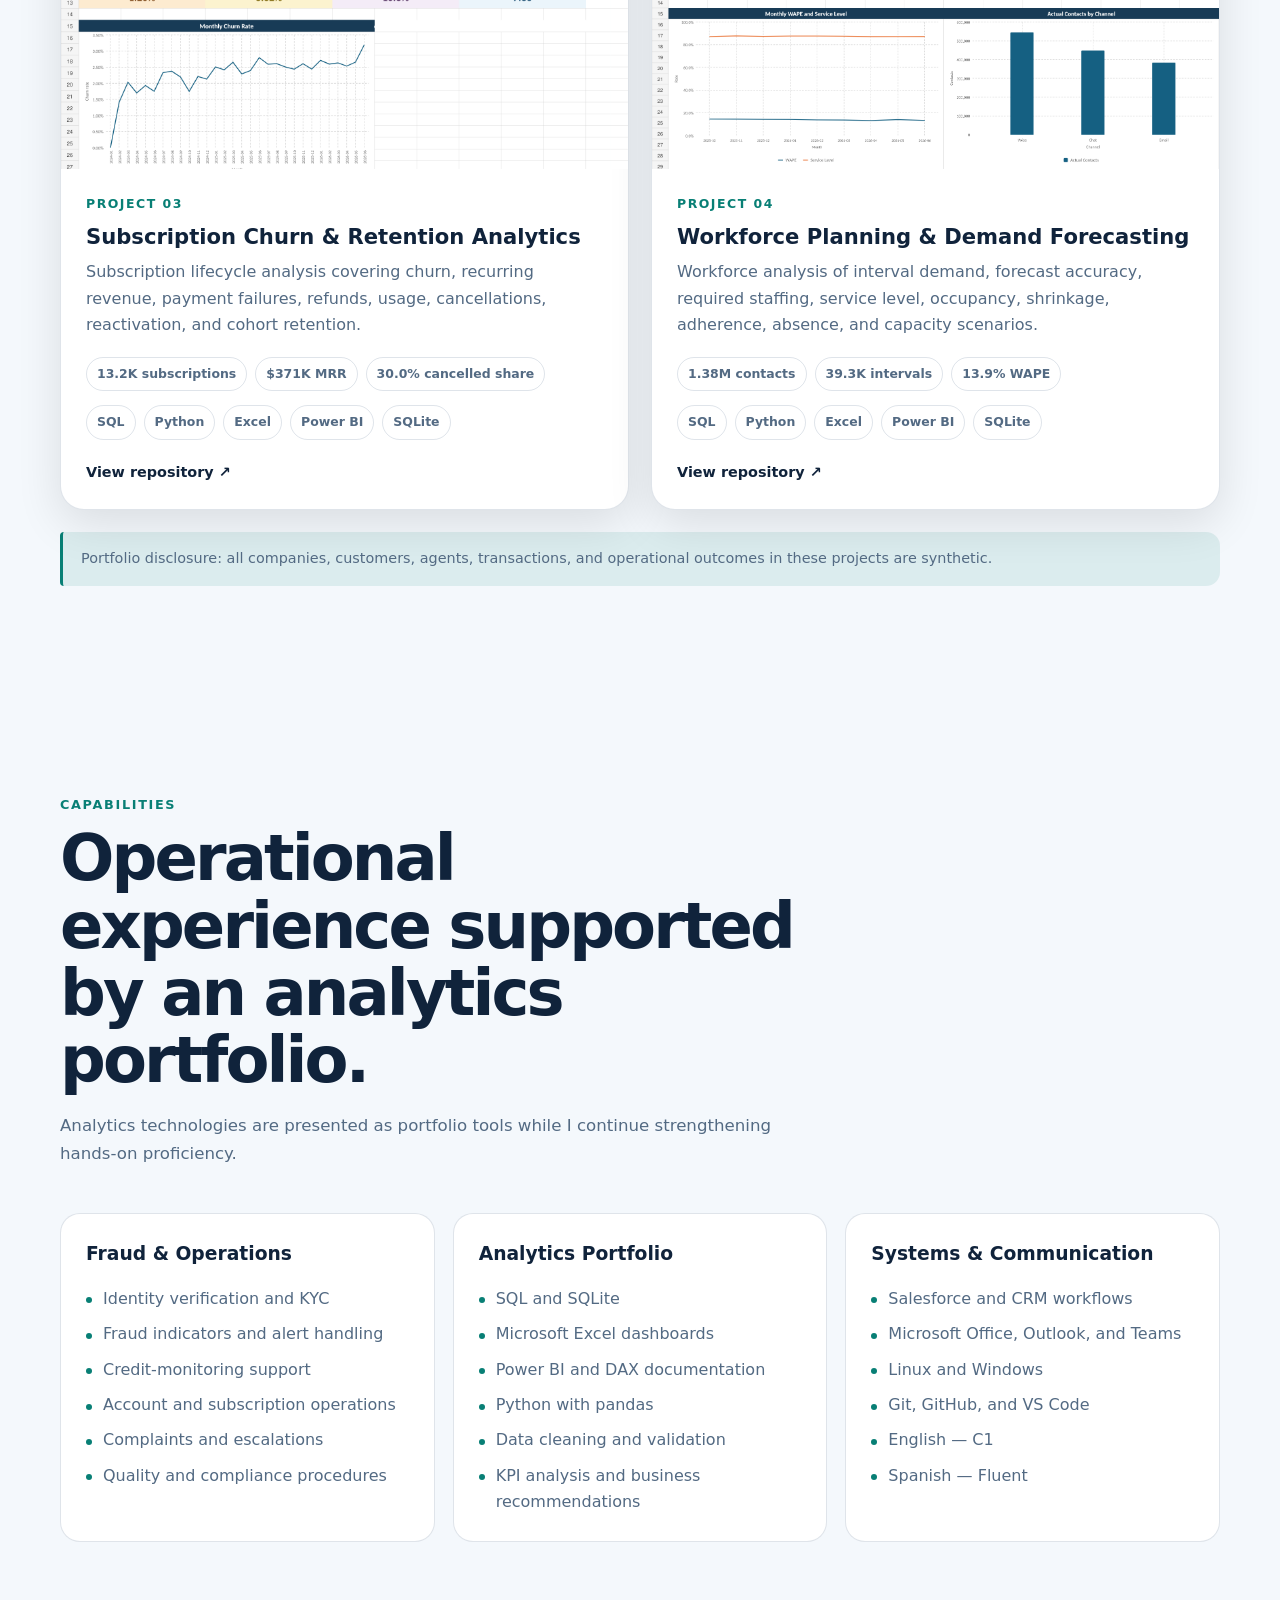
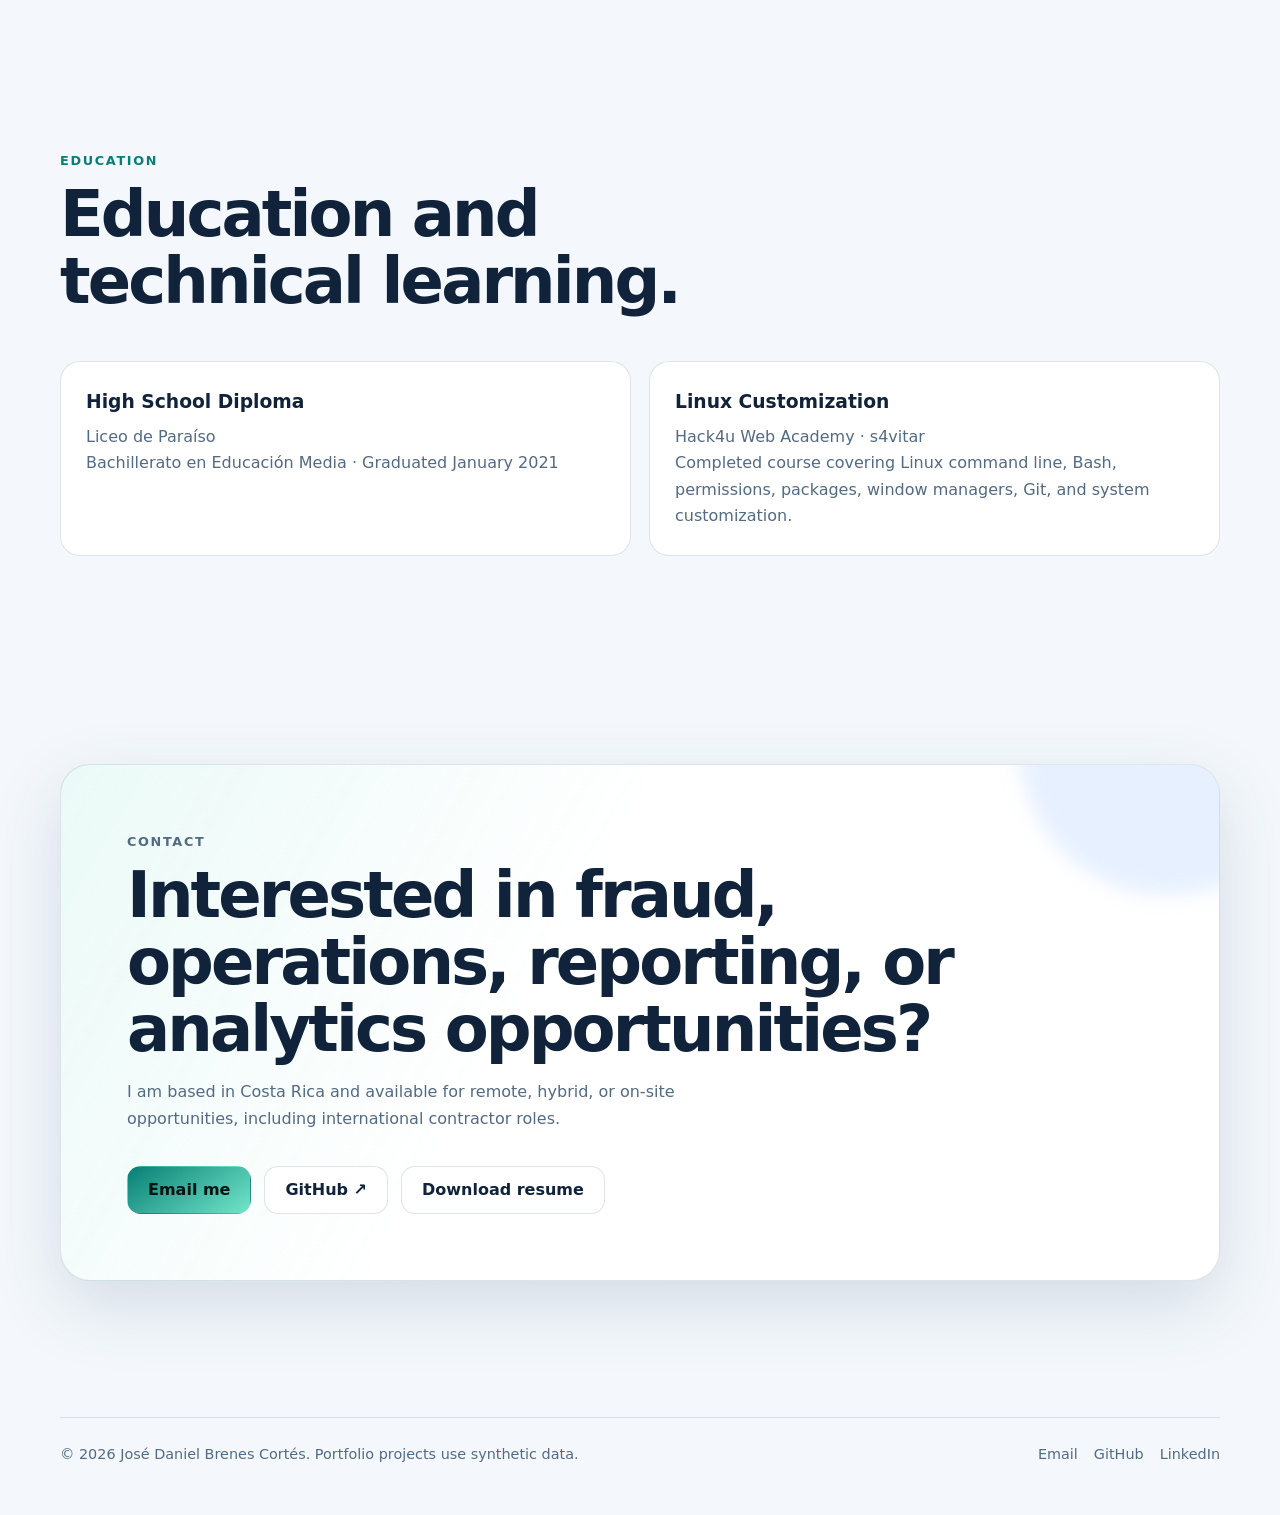
==== commit bb7afcdb: "Update index.html" ====
--- a/index.html
+++ b/index.html
@@ -56,7 +56,7 @@
         <div class="hero-actions">
           <a class="button button-primary" href="#projects">Explore projects</a>
           <a class="button" href="assets/resume/jose-brenes-data-analytics-resume-en.pdf" download>Download resume</a>
-          <a class="button" href="https://www.linkedin.com/in/jos%C3%A9-brenes-410922268/"
+          <a class="button" href="https://www.linkedin.com/in/jos%C3%A9-daniel-brenes-cort%C3%A9s-410922268/"
              target="_blank" rel="noreferrer">LinkedIn ↗</a>
         </div>
         <div class="hero-metrics" aria-label="Professional highlights">
